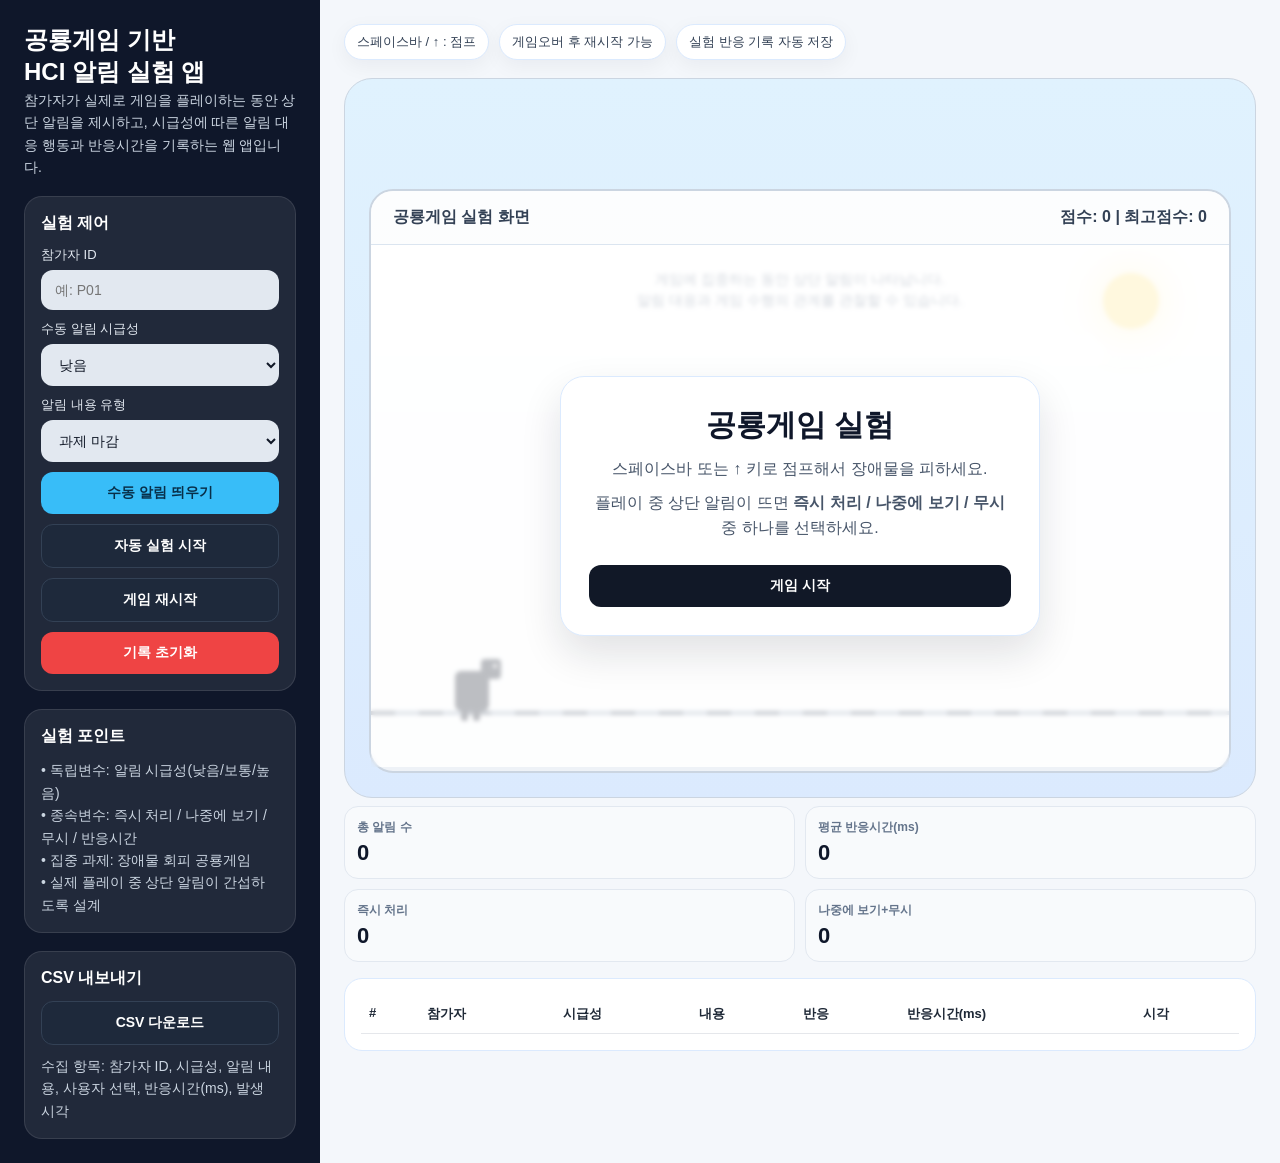
==== index.html @ 2944ef2f "feat: split HTML, CSS, and JS files" ====
<!DOCTYPE html>
<html lang="ko">
<head>
  <meta charset="UTF-8" />
  <meta name="viewport" content="width=device-width, initial-scale=1.0" />
  <title>HCI 알림 대응 행동 실험 - 실제 공룡게임 버전</title>
  <link rel="stylesheet" href="style.css" />
</head>
<body>
  <div class="app">
    <aside class="sidebar">
      <div>
        <h1>공룡게임 기반<br>HCI 알림 실험 앱</h1>
        <p>참가자가 실제로 게임을 플레이하는 동안 상단 알림을 제시하고, 시급성에 따른 알림 대응 행동과 반응시간을 기록하는 웹 앱입니다.</p>
      </div>

      <div class="panel">
        <h2>실험 제어</h2>
        <div class="control-group">
          <div>
            <label for="participantId">참가자 ID</label>
            <input id="participantId" type="text" placeholder="예: P01" />
          </div>
          <div>
            <label for="urgencySelect">수동 알림 시급성</label>
            <select id="urgencySelect">
              <option value="low">낮음</option>
              <option value="medium">보통</option>
              <option value="high">높음</option>
            </select>
          </div>
          <div>
            <label for="taskSelect">알림 내용 유형</label>
            <select id="taskSelect">
              <option value="과제 마감이 오늘 23:59입니다.">과제 마감</option>
              <option value="팀플 회의가 10분 뒤 시작됩니다.">팀플 회의</option>
              <option value="내일 시험 범위를 아직 확인하지 않았습니다.">시험 일정</option>
              <option value="친구와의 약속 장소가 변경되었습니다.">약속 변경</option>
            </select>
          </div>
          <button class="btn-primary" id="showManualBtn">수동 알림 띄우기</button>
          <button class="btn-secondary" id="startAutoBtn">자동 실험 시작</button>
          <button class="btn-secondary" id="restartGameBtn">게임 재시작</button>
          <button class="btn-danger" id="resetBtn">기록 초기화</button>
        </div>
      </div>

      <div class="panel">
        <h2>실험 포인트</h2>
        <p>• 독립변수: 알림 시급성(낮음/보통/높음)</p>
        <p>• 종속변수: 즉시 처리 / 나중에 보기 / 무시 / 반응시간</p>
        <p>• 집중 과제: 장애물 회피 공룡게임</p>
        <p>• 실제 플레이 중 상단 알림이 간섭하도록 설계</p>
      </div>

      <div class="panel">
        <h2>CSV 내보내기</h2>
        <button class="btn-secondary" id="downloadBtn">CSV 다운로드</button>
        <p style="margin-top:10px;">수집 항목: 참가자 ID, 시급성, 알림 내용, 사용자 선택, 반응시간(ms), 발생 시각</p>
      </div>
    </aside>

    <main class="main">
      <div class="topbar">
        <div class="badge-row">
          <div class="badge">스페이스바 / ↑ : 점프</div>
          <div class="badge">게임오버 후 재시작 가능</div>
          <div class="badge">실험 반응 기록 자동 저장</div>
        </div>
      </div>

      <section class="experiment-stage">
        <div class="notification-bar" id="notificationBar">
          <div class="notification-content">
            <h3 id="notificationTitle">알림</h3>
            <p id="notificationText">새로운 일정이 도착했습니다.</p>
          </div>
          <div class="notification-actions">
            <button class="action-btn action-now" data-response="즉시 처리">즉시 처리</button>
            <button class="action-btn action-later" data-response="나중에 보기">나중에 보기</button>
            <button class="action-btn action-ignore" data-response="무시">무시</button>
          </div>
        </div>

        <div class="game-shell">
          <div class="game-header">
            <span>공룡게임 실험 화면</span>
            <span>점수: <strong id="score">0</strong> | 최고점수: <strong id="bestScore">0</strong></span>
          </div>

          <div class="game-area" id="gameArea">
            <div class="sun"></div>
            <div class="cloud cloud1"></div>
            <div class="cloud cloud2"></div>
            <div class="cloud cloud3"></div>
            <div class="hint">게임에 집중하는 동안 상단 알림이 나타납니다.<br>알림 대응과 게임 수행의 관계를 관찰할 수 있습니다.</div>

            <div class="dino running" id="dino">
              <div class="dino-body"></div>
              <div class="dino-head"><div class="dino-eye"></div></div>
              <div class="dino-arm"></div>
              <div class="leg left"></div>
              <div class="leg right"></div>
            </div>

            <div class="ground"></div>

            <div class="game-overlay" id="gameOverlay">
              <div class="overlay-card">
                <h2>공룡게임 실험</h2>
                <p>스페이스바 또는 ↑ 키로 점프해서 장애물을 피하세요.</p>
                <p>플레이 중 상단 알림이 뜨면 <strong>즉시 처리 / 나중에 보기 / 무시</strong> 중 하나를 선택하세요.</p>
                <button id="startGameBtn">게임 시작</button>
              </div>
            </div>
          </div>
        </div>
      </section>

      <div class="summary">
        <div class="summary-card"><strong>총 알림 수</strong><span id="totalCount">0</span></div>
        <div class="summary-card"><strong>평균 반응시간(ms)</strong><span id="avgTime">0</span></div>
        <div class="summary-card"><strong>즉시 처리</strong><span id="nowCount">0</span></div>
        <div class="summary-card"><strong>나중에 보기+무시</strong><span id="laterIgnoreCount">0</span></div>
      </div>

      <div class="results">
        <table>
          <thead>
            <tr>
              <th>#</th>
              <th>참가자</th>
              <th>시급성</th>
              <th>내용</th>
              <th>반응</th>
              <th>반응시간(ms)</th>
              <th>시각</th>
            </tr>
          </thead>
          <tbody id="logTableBody"></tbody>
        </table>
      </div>
    </main>
  </div>

  <script src="script.js"></script>
</body>
</html>
---- style.css ----
* { box-sizing: border-box; }

body {
  margin: 0;
  font-family: "Pretendard", "Apple SD Gothic Neo", sans-serif;
  background: #f4f7fb;
  color: #1f2937;
}

.app {
  display: grid;
  grid-template-columns: 320px 1fr;
  min-height: 100vh;
}

.sidebar {
  background: #0f172a;
  color: white;
  padding: 24px;
  display: flex;
  flex-direction: column;
  gap: 18px;
}

.sidebar h1 {
  font-size: 24px;
  margin: 0;
  line-height: 1.35;
}

.sidebar p {
  margin: 0;
  line-height: 1.6;
  color: #cbd5e1;
  font-size: 14px;
}

.panel {
  background: rgba(255, 255, 255, 0.08);
  border: 1px solid rgba(255, 255, 255, 0.1);
  border-radius: 18px;
  padding: 16px;
}

.panel h2 {
  margin: 0 0 12px;
  font-size: 16px;
}

.control-group {
  display: flex;
  flex-direction: column;
  gap: 10px;
}

label {
  font-size: 13px;
  color: #e2e8f0;
  display: block;
  margin-bottom: 6px;
}

input,
select,
button {
  width: 100%;
  border-radius: 12px;
  border: none;
  padding: 12px 14px;
  font-size: 14px;
}

select,
input {
  background: #e2e8f0;
  color: #111827;
}

button {
  cursor: pointer;
  font-weight: 700;
  transition: transform 0.15s ease, opacity 0.15s ease;
}

button:hover { transform: translateY(-1px); }
button:active { transform: translateY(0); }

.btn-primary { background: #38bdf8; color: #082f49; }
.btn-secondary { background: #1e293b; border: 1px solid #334155; color: white; }
.btn-danger { background: #ef4444; color: white; }

.main {
  position: relative;
  padding: 24px;
  overflow: hidden;
}

.topbar {
  display: flex;
  justify-content: space-between;
  align-items: center;
  margin-bottom: 18px;
  gap: 16px;
  flex-wrap: wrap;
}

.badge-row {
  display: flex;
  gap: 10px;
  flex-wrap: wrap;
}

.badge {
  padding: 8px 12px;
  background: white;
  border: 1px solid #dbeafe;
  border-radius: 999px;
  font-size: 13px;
  color: #334155;
  box-shadow: 0 6px 20px rgba(15, 23, 42, 0.05);
}

.experiment-stage {
  position: relative;
  background: linear-gradient(180deg, #e0f2fe 0%, #dbeafe 100%);
  border-radius: 28px;
  min-height: 720px;
  padding: 24px;
  border: 1px solid #cbd5e1;
  overflow: hidden;
}

.notification-bar {
  position: absolute;
  left: 24px;
  right: 24px;
  top: 20px;
  border-radius: 18px;
  padding: 16px 20px;
  display: none;
  align-items: center;
  justify-content: space-between;
  gap: 16px;
  z-index: 30;
  box-shadow: 0 10px 30px rgba(15, 23, 42, 0.14);
  animation: slideDown 0.3s ease;
}

@keyframes slideDown {
  from { transform: translateY(-16px); opacity: 0; }
  to { transform: translateY(0); opacity: 1; }
}

.notification-bar.low {
  display: flex;
  background: #ffffff;
  border: 1px solid #cbd5e1;
  color: #1e293b;
}

.notification-bar.medium {
  display: flex;
  background: #fef3c7;
  border: 1px solid #f59e0b;
  color: #78350f;
}

.notification-bar.high {
  display: flex;
  background: #fee2e2;
  border: 2px solid #ef4444;
  color: #7f1d1d;
  animation: slideDown 0.3s ease, pulse 1s infinite;
}

@keyframes pulse {
  0% { box-shadow: 0 0 0 0 rgba(239, 68, 68, 0.32); }
  70% { box-shadow: 0 0 0 14px rgba(239, 68, 68, 0); }
  100% { box-shadow: 0 0 0 0 rgba(239, 68, 68, 0); }
}

.notification-content h3 {
  margin: 0 0 6px;
  font-size: 18px;
}

.notification-content p {
  margin: 0;
  font-size: 14px;
  line-height: 1.45;
}

.notification-actions {
  display: flex;
  gap: 10px;
  flex-shrink: 0;
  flex-wrap: wrap;
}

.action-btn {
  min-width: 110px;
  padding: 10px 14px;
  border-radius: 12px;
  border: none;
  font-weight: 700;
}

.action-now { background: #2563eb; color: white; }
.action-later { background: #f8fafc; color: #1e293b; border: 1px solid #cbd5e1; }
.action-ignore { background: #0f172a; color: white; }

.game-shell {
  position: absolute;
  inset: 110px 24px 24px 24px;
  background: linear-gradient(180deg, #f8fafc 0%, #eef2f7 100%);
  border: 2px solid #cbd5e1;
  border-radius: 24px;
  overflow: hidden;
}

.game-header {
  display: flex;
  justify-content: space-between;
  align-items: center;
  padding: 16px 22px;
  font-weight: 700;
  color: #334155;
  border-bottom: 1px solid #dbe5f0;
  background: rgba(255, 255, 255, 0.65);
  position: relative;
  z-index: 5;
}

.game-area {
  position: relative;
  height: calc(100% - 58px);
  background: linear-gradient(180deg, #fefefe 0%, #f8fafc 100%);
  overflow: hidden;
}

.sun {
  position: absolute;
  top: 28px;
  right: 70px;
  width: 56px;
  height: 56px;
  border-radius: 50%;
  background: #fde68a;
  box-shadow: 0 0 40px rgba(253, 230, 138, 0.7);
}

.cloud {
  position: absolute;
  top: 55px;
  width: 70px;
  height: 24px;
  background: white;
  border-radius: 20px;
  opacity: 0.95;
}

.cloud::before,
.cloud::after {
  content: "";
  position: absolute;
  background: white;
  border-radius: 50%;
}

.cloud::before {
  width: 30px;
  height: 30px;
  left: 8px;
  top: -14px;
}

.cloud::after {
  width: 26px;
  height: 26px;
  right: 10px;
  top: -10px;
}

.cloud1 { left: 58%; animation: cloudMove 24s linear infinite; }
.cloud2 { left: 78%; top: 95px; transform: scale(0.85); animation: cloudMove 34s linear infinite; }
.cloud3 { left: 35%; top: 80px; transform: scale(0.75); animation: cloudMove 29s linear infinite; }

@keyframes cloudMove {
  from { transform: translateX(0); }
  to { transform: translateX(-900px); }
}

.hint {
  position: absolute;
  top: 24px;
  left: 50%;
  transform: translateX(-50%);
  color: #64748b;
  font-size: 14px;
  text-align: center;
  line-height: 1.5;
  z-index: 2;
}

.ground {
  position: absolute;
  left: 0;
  right: 0;
  bottom: 52px;
  height: 4px;
  background: repeating-linear-gradient(
    90deg,
    #475569,
    #475569 24px,
    #94a3b8 24px,
    #94a3b8 48px
  );
  z-index: 2;
}

.dino {
  position: absolute;
  left: 84px;
  width: 46px;
  height: 52px;
  z-index: 8;
}

.dino-body {
  position: absolute;
  left: 0;
  bottom: 0;
  width: 34px;
  height: 40px;
  background: #111827;
  border-radius: 6px;
}

.dino-head {
  position: absolute;
  right: 0;
  top: 0;
  width: 20px;
  height: 20px;
  background: #111827;
  border-radius: 4px;
}

.dino-eye {
  position: absolute;
  right: 4px;
  top: 5px;
  width: 4px;
  height: 4px;
  border-radius: 50%;
  background: white;
}

.dino-arm {
  position: absolute;
  left: 22px;
  top: 16px;
  width: 10px;
  height: 5px;
  background: #111827;
  border-radius: 4px;
}

.leg {
  position: absolute;
  bottom: -10px;
  width: 7px;
  height: 14px;
  background: #111827;
  border-radius: 4px;
  transform-origin: top center;
}

.leg.left { left: 6px; }
.leg.right { left: 18px; }

.dino.running .leg.left { animation: legRun 0.16s infinite alternate; }
.dino.running .leg.right { animation: legRun 0.16s infinite alternate-reverse; }

.dino.jumping .leg.left,
.dino.jumping .leg.right {
  animation: none;
  transform: rotate(0deg);
}

@keyframes legRun {
  from { transform: rotate(-18deg); }
  to { transform: rotate(18deg); }
}

.obstacle {
  position: absolute;
  bottom: 56px;
  z-index: 7;
}

.cactus {
  width: 24px;
  height: 50px;
  background: #16a34a;
  border-radius: 6px;
  position: relative;
}

.cactus.small { width: 20px; height: 40px; }
.cactus.large { width: 28px; height: 58px; }

.cactus::before,
.cactus::after {
  content: "";
  position: absolute;
  background: #16a34a;
  border-radius: 6px;
}

.cactus::before {
  width: 10px;
  height: 20px;
  left: -8px;
  top: 16px;
}

.cactus::after {
  width: 10px;
  height: 18px;
  right: -8px;
  top: 8px;
}

.bird {
  width: 34px;
  height: 18px;
  position: relative;
}

.bird::before,
.bird::after {
  content: "";
  position: absolute;
  width: 16px;
  height: 8px;
  border-top: 3px solid #334155;
  border-radius: 50%;
  top: 5px;
}

.bird::before { left: 0; transform: rotate(-10deg); }
.bird::after { right: 0; transform: rotate(10deg); }

.bird.flap::before { animation: flapLeft 0.18s infinite alternate; }
.bird.flap::after { animation: flapRight 0.18s infinite alternate; }

@keyframes flapLeft {
  from { transform: rotate(-22deg) translateY(2px); }
  to { transform: rotate(10deg) translateY(-2px); }
}

@keyframes flapRight {
  from { transform: rotate(22deg) translateY(2px); }
  to { transform: rotate(-10deg) translateY(-2px); }
}

.game-overlay {
  position: absolute;
  inset: 0;
  display: flex;
  align-items: center;
  justify-content: center;
  background: rgba(255, 255, 255, 0.72);
  backdrop-filter: blur(2px);
  z-index: 20;
  text-align: center;
  padding: 24px;
}

.overlay-card {
  background: white;
  border: 1px solid #dbeafe;
  border-radius: 24px;
  padding: 28px;
  max-width: 480px;
  box-shadow: 0 18px 40px rgba(15, 23, 42, 0.12);
}

.overlay-card h2 {
  margin: 0 0 10px;
  font-size: 30px;
  color: #0f172a;
}

.overlay-card p {
  margin: 8px 0;
  color: #475569;
  line-height: 1.6;
}

.overlay-card button {
  margin-top: 16px;
  background: #111827;
  color: white;
}

.results {
  margin-top: 16px;
  background: white;
  border-radius: 18px;
  border: 1px solid #dbeafe;
  padding: 16px;
  max-height: 250px;
  overflow: auto;
}

table {
  width: 100%;
  border-collapse: collapse;
  font-size: 13px;
}

th,
td {
  text-align: left;
  padding: 10px 8px;
  border-bottom: 1px solid #e5e7eb;
  vertical-align: top;
}

th {
  position: sticky;
  top: 0;
  background: white;
  z-index: 1;
}

.summary {
  display: grid;
  grid-template-columns: repeat(2, 1fr);
  gap: 10px;
  margin-top: 8px;
}

.summary-card {
  background: #f8fafc;
  border: 1px solid #e2e8f0;
  border-radius: 14px;
  padding: 12px;
}

.summary-card strong {
  display: block;
  font-size: 12px;
  color: #64748b;
  margin-bottom: 4px;
}

.summary-card span {
  font-size: 22px;
  font-weight: 800;
  color: #0f172a;
}

@media (max-width: 1100px) {
  .app { grid-template-columns: 1fr; }
  .sidebar { order: 2; }
  .main { order: 1; }
  .notification-bar {
    flex-direction: column;
    align-items: stretch;
  }
  .action-btn { flex: 1; min-width: 0; }
}
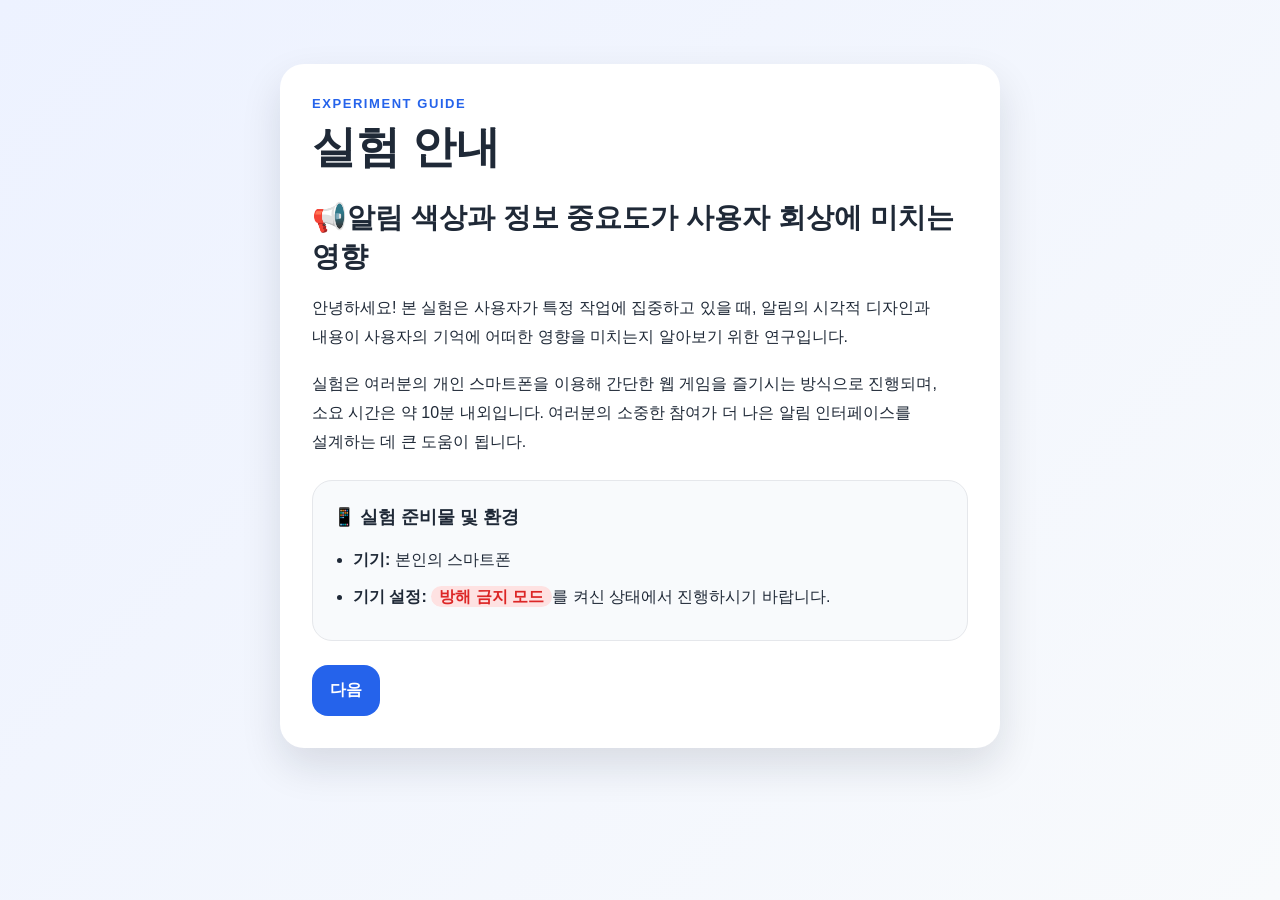
==== commit f4943ba4: "Commit" ====
--- a/index.html
+++ b/index.html
@@ -1,148 +1,352 @@
 <!DOCTYPE html>
 <html lang="ko">
+
 <head>
   <meta charset="UTF-8" />
   <meta name="viewport" content="width=device-width, initial-scale=1.0" />
-  <title>HCI 알림 대응 행동 실험 - 실제 공룡게임 버전</title>
+
+  <title>알림 색상과 중요도 회상 실험</title>
+
+  <!-- CSS 연결 -->
   <link rel="stylesheet" href="style.css" />
 </head>
+
 <body>
-  <div class="app">
-    <aside class="sidebar">
-      <div>
-        <h1>공룡게임 기반<br>HCI 알림 실험 앱</h1>
-        <p>참가자가 실제로 게임을 플레이하는 동안 상단 알림을 제시하고, 시급성에 따른 알림 대응 행동과 반응시간을 기록하는 웹 앱입니다.</p>
-      </div>
-
-      <div class="panel">
-        <h2>실험 제어</h2>
-        <div class="control-group">
+  <!-- 전체 앱 컨테이너 -->
+  <main class="app">
+
+    <!-- 사전 실험 안내 화면 -->
+    <section id="guideScreen" class="screen active">
+      <div class="card guide-card">
+
+        <!-- 안내 1페이지 -->
+        <div class="guide-page active" id="guidePage1">
+          <p class="eyebrow">Experiment Guide</p>
+
+          <h1>실험 안내</h1>
+
+          <div class="guide-notice">
+            <h2>📢알림 색상과 정보 중요도가 사용자 회상에 미치는 영향</h2>
+
+            <p>
+              안녕하세요! 본 실험은 사용자가 특정 작업에 집중하고 있을 때,
+              알림의 시각적 디자인과 내용이 사용자의 기억에 어떠한 영향을 미치는지
+              알아보기 위한 연구입니다.
+            </p>
+
+            <p>
+              실험은 여러분의 개인 스마트폰을 이용해 간단한 웹 게임을 즐기시는 방식으로
+              진행되며, 소요 시간은 약 10분 내외입니다.
+              여러분의 소중한 참여가 더 나은 알림 인터페이스를 설계하는 데 큰 도움이 됩니다.
+            </p>
+
+            <div class="guide-box">
+              <h3>📱 실험 준비물 및 환경</h3>
+
+              <ul>
+                <li><strong>기기:</strong> 본인의 스마트폰</li>
+                <li>
+                  <strong>기기 설정:</strong>
+                  <span class="dnd-text">방해 금지 모드</span>를 켜신 상태에서 진행하시기 바랍니다.
+                </li>
+              </ul>
+            </div>
+          </div>
+
+          <button type="button" class="primary-btn guide-next-btn" data-next="2">
+            다음
+          </button>
+        </div>
+
+        <!-- 안내 2페이지 -->
+        <div class="guide-page" id="guidePage2">
+          <p class="eyebrow">Experiment Procedure</p>
+
+          <h1>실험 진행 절차</h1>
+
+          <div class="guide-notice">
+            <div class="guide-box">
+              <h3>📋 과업 수행 및 알림 확인</h3>
+
+              <p>
+                개인 스마트폰으로 지정된 사이트에 접속한 후,
+                5분 동안 <strong>2048 게임</strong>을 진행하게 됩니다.
+              </p>
+
+              <h3>기본 조작 및 규칙</h3>
+
+              <ul>
+                <li>
+                  <strong>조작 방법:</strong>
+                  화면을 스와이프하여 모든 타일을 한 방향으로 밀어낼 수 있습니다.
+                </li>
+
+                <li>
+                  <strong>타일 합치기:</strong>
+                  이동하는 도중 같은 숫자가 부딪히면 하나의 타일로 합쳐집니다.
+                </li>
+
+                <li>
+                  <strong>새로운 타일 생성:</strong>
+                  화면을 스와이프할 때마다 빈 공간에 ‘2’ 또는 ‘4’ 타일이 무작위로 새로 나타납니다.
+                </li>
+
+                <li>
+                  최대한 큰 숫자를 만드는 것이 목표입니다.
+                </li>
+
+                <li>
+                  비어있는 타일이 없고, 더 이상 움직일 수 없는 경우
+                  게임 리셋 버튼을 클릭하십시오.
+                </li>
+              </ul>
+            </div>
+
+            <div class="guide-box">
+              <h3>🔔 실험용 알림 안내</h3>
+
+              <p>
+                게임을 플레이하는 동안 화면에 랜덤 간격으로
+                알림이 제시됩니다.
+              </p>
+
+              <p>
+                알림에는 <strong>빨강, 초록, 파랑 테두리 포인트</strong>가 적용됩니다.
+              </p>
+
+              <p>
+                각 알림은 5초 동안 띄워진 후 자동으로 사라집니다.
+                게임을 진행하면서 등장하는 알림의 내용 및 색상을 확인하고
+                최대한 기억해 주세요.
+              </p>
+
+              <p class="guide-warning-text">
+                ※ 참고: 스마트폰 기기 자체의 실제 푸시 알림이 아니라,
+                웹 페이지 화면 내에 나타나는 실험용 가상 알림입니다.
+              </p>
+            </div>
+
+            <div class="guide-box">
+              <h3>📝 사후 설문 조사</h3>
+
+              <p>
+                게임이 종료된 후, 방금 본 알림 내용과 색상에 대한
+                회상 여부를 확인하는 사후 설문이 진행됩니다.
+              </p>
+
+              <p>
+                기억나는 알림의 내용, 각 알림 디자인에 대한 주관적 인식 등을 묻는 문항에
+                솔직하게 답변해 주세요.
+              </p>
+            </div>
+          </div>
+
+          <div class="guide-button-row">
+            <button type="button" class="secondary-btn guide-prev-btn" data-prev="1">
+              이전
+            </button>
+
+            <button type="button" class="primary-btn guide-next-btn" data-next="3">
+              다음
+            </button>
+          </div>
+        </div>
+
+        <!-- 안내 3페이지 -->
+        <div class="guide-page" id="guidePage3">
+          <p class="eyebrow">Participant Notice</p>
+
+          <h1>참가자 주의사항</h1>
+
+          <div class="guide-notice">
+            <div class="guide-box">
+              <h3>⚠️ 참가자 주의사항</h3>
+
+              <ul>
+                <li>
+                  <strong>자연스러운 참여:</strong>
+                  게임에 집중하여 과업을 수행해 주세요.
+                  게임 중 화면 상단에 실험용 알림이 나타날 수 있으며,
+                  평소 스마트폰을 사용할 때처럼 자연스럽게 확인해 주세요.
+                </li>
+
+                <li>
+                  <strong>캡처 및 메모 금지:</strong>
+                  본 실험은 과업 수행 중 제시되는 색상별 알림 경험과 회상을
+                  알아보기 위한 연구입니다.
+                  실험 중 캡처하거나 메모하지 말고 자연스럽게 참여해 주세요.
+                </li>
+
+                <li>
+                  <strong>중도 이탈 방지:</strong>
+                  실험이 시작되면 설문 조사가 완전히 끝날 때까지
+                  웹 브라우저를 닫거나 다른 앱으로 전환하지 말아주세요.
+                </li>
+              </ul>
+            </div>
+
+            <div class="guide-final-box">
+              <p>
+                실험에 참여해 주셔서 진심으로 감사합니다.
+                준비가 완료되셨다면, 아래의 체크박스를 누른 후
+                참가자 정보 입력 화면으로 넘어가 주시면 되겠습니다.
+              </p>
+
+              <label class="guide-check-label">
+                <input type="checkbox" id="guideAgreeCheck" />
+                위 안내사항을 모두 확인했으며, 실험 참여 준비가 완료되었습니다.
+              </label>
+            </div>
+          </div>
+
+          <div class="guide-button-row">
+            <button type="button" class="secondary-btn guide-prev-btn" data-prev="2">
+              이전
+            </button>
+
+            <button id="guideConfirmBtn" type="button" class="primary-btn" disabled>
+              참가자 정보 입력하기
+            </button>
+          </div>
+        </div>
+
+      </div>
+    </section>
+
+    <!-- 시작 화면: 참가자 기본 정보 입력 -->
+    <section id="startScreen" class="screen">
+      <div class="card intro-card">
+        <p class="eyebrow">HCI Recall Experiment</p>
+        <h1>알림 색상과 정보 중요도가<br />사용자 회상에 미치는 영향</h1>
+
+        <p class="description">
+          아래의 참가자 기본 정보를 입력한 뒤 실험을 시작해 주세요.
+          입력된 정보는 실험 결과 분석을 위한 용도로만 사용됩니다.
+        </p>
+
+        <!-- 참가자 기본 정보 입력 -->
+        <form id="participantForm" class="form">
+          <label>
+            참가자 ID
+            <input type="text" id="participantId" placeholder="예: 김재현" required />
+          </label>
+
+          <label>
+            나이
+            <input type="number" id="age" min="18" max="80" placeholder="예: 20" required />
+          </label>
+
+          <label>
+            성별
+            <select id="gender" required>
+              <option value="">선택</option>
+              <option value="남성">남성</option>
+              <option value="여성">여성</option>
+            </select>
+          </label>
+
+          <button type="submit" class="primary-btn">실험 시작하기</button>
+        </form>
+      </div>
+    </section>
+
+    <!-- 실험 화면 -->
+    <section id="experimentScreen" class="screen">
+      <header class="experiment-header">
+        <div>
+          <p class="eyebrow">Main Task</p>
+          <h2>2048 게임 수행</h2>
+        </div>
+
+        <div class="status-panel">
           <div>
-            <label for="participantId">참가자 ID</label>
-            <input id="participantId" type="text" placeholder="예: P01" />
-          </div>
+            <span>남은 시간</span>
+            <strong id="timer">05:00</strong>
+          </div>
+
           <div>
-            <label for="urgencySelect">수동 알림 시급성</label>
-            <select id="urgencySelect">
-              <option value="low">낮음</option>
-              <option value="medium">보통</option>
-              <option value="high">높음</option>
-            </select>
-          </div>
-          <div>
-            <label for="taskSelect">알림 내용 유형</label>
-            <select id="taskSelect">
-              <option value="과제 마감이 오늘 23:59입니다.">과제 마감</option>
-              <option value="팀플 회의가 10분 뒤 시작됩니다.">팀플 회의</option>
-              <option value="내일 시험 범위를 아직 확인하지 않았습니다.">시험 일정</option>
-              <option value="친구와의 약속 장소가 변경되었습니다.">약속 변경</option>
-            </select>
-          </div>
-          <button class="btn-primary" id="showManualBtn">수동 알림 띄우기</button>
-          <button class="btn-secondary" id="startAutoBtn">자동 실험 시작</button>
-          <button class="btn-secondary" id="restartGameBtn">게임 재시작</button>
-          <button class="btn-danger" id="resetBtn">기록 초기화</button>
-        </div>
-      </div>
-
-      <div class="panel">
-        <h2>실험 포인트</h2>
-        <p>• 독립변수: 알림 시급성(낮음/보통/높음)</p>
-        <p>• 종속변수: 즉시 처리 / 나중에 보기 / 무시 / 반응시간</p>
-        <p>• 집중 과제: 장애물 회피 공룡게임</p>
-        <p>• 실제 플레이 중 상단 알림이 간섭하도록 설계</p>
-      </div>
-
-      <div class="panel">
-        <h2>CSV 내보내기</h2>
-        <button class="btn-secondary" id="downloadBtn">CSV 다운로드</button>
-        <p style="margin-top:10px;">수집 항목: 참가자 ID, 시급성, 알림 내용, 사용자 선택, 반응시간(ms), 발생 시각</p>
-      </div>
-    </aside>
-
-    <main class="main">
-      <div class="topbar">
-        <div class="badge-row">
-          <div class="badge">스페이스바 / ↑ : 점프</div>
-          <div class="badge">게임오버 후 재시작 가능</div>
-          <div class="badge">실험 반응 기록 자동 저장</div>
-        </div>
-      </div>
-
-      <section class="experiment-stage">
-        <div class="notification-bar" id="notificationBar">
-          <div class="notification-content">
-            <h3 id="notificationTitle">알림</h3>
-            <p id="notificationText">새로운 일정이 도착했습니다.</p>
-          </div>
-          <div class="notification-actions">
-            <button class="action-btn action-now" data-response="즉시 처리">즉시 처리</button>
-            <button class="action-btn action-later" data-response="나중에 보기">나중에 보기</button>
-            <button class="action-btn action-ignore" data-response="무시">무시</button>
-          </div>
-        </div>
-
-        <div class="game-shell">
-          <div class="game-header">
-            <span>공룡게임 실험 화면</span>
-            <span>점수: <strong id="score">0</strong> | 최고점수: <strong id="bestScore">0</strong></span>
-          </div>
-
-          <div class="game-area" id="gameArea">
-            <div class="sun"></div>
-            <div class="cloud cloud1"></div>
-            <div class="cloud cloud2"></div>
-            <div class="cloud cloud3"></div>
-            <div class="hint">게임에 집중하는 동안 상단 알림이 나타납니다.<br>알림 대응과 게임 수행의 관계를 관찰할 수 있습니다.</div>
-
-            <div class="dino running" id="dino">
-              <div class="dino-body"></div>
-              <div class="dino-head"><div class="dino-eye"></div></div>
-              <div class="dino-arm"></div>
-              <div class="leg left"></div>
-              <div class="leg right"></div>
-            </div>
-
-            <div class="ground"></div>
-
-            <div class="game-overlay" id="gameOverlay">
-              <div class="overlay-card">
-                <h2>공룡게임 실험</h2>
-                <p>스페이스바 또는 ↑ 키로 점프해서 장애물을 피하세요.</p>
-                <p>플레이 중 상단 알림이 뜨면 <strong>즉시 처리 / 나중에 보기 / 무시</strong> 중 하나를 선택하세요.</p>
-                <button id="startGameBtn">게임 시작</button>
-              </div>
-            </div>
-          </div>
+            <span>점수</span>
+            <strong id="score">0</strong>
+          </div>
+        </div>
+      </header>
+
+      <!-- 게임 영역 -->
+      <section class="game-layout">
+        <div class="game-card">
+          <div id="board" class="board"></div>
+
+          <button id="reshuffleBtn" class="reshuffle-btn hidden" type="button">
+            더 이상 이동할 수 없어요 — 새 보드로 계속하기
+          </button>
+
+          <p class="game-guide">
+            2048 보드 위에서 손가락으로 스와이프하여 이동하세요.
+          </p>
         </div>
       </section>
 
-      <div class="summary">
-        <div class="summary-card"><strong>총 알림 수</strong><span id="totalCount">0</span></div>
-        <div class="summary-card"><strong>평균 반응시간(ms)</strong><span id="avgTime">0</span></div>
-        <div class="summary-card"><strong>즉시 처리</strong><span id="nowCount">0</span></div>
-        <div class="summary-card"><strong>나중에 보기+무시</strong><span id="laterIgnoreCount">0</span></div>
-      </div>
-
-      <div class="results">
-        <table>
-          <thead>
-            <tr>
-              <th>#</th>
-              <th>참가자</th>
-              <th>시급성</th>
-              <th>내용</th>
-              <th>반응</th>
-              <th>반응시간(ms)</th>
-              <th>시각</th>
-            </tr>
-          </thead>
-          <tbody id="logTableBody"></tbody>
-        </table>
-      </div>
-    </main>
-  </div>
-
-  <script src="script.js"></script>
+      <!-- 웹 앱 내부 알림 -->
+      <!-- 실제 스마트폰 푸시 알림처럼 보이는 알림 -->
+      <div id="notificationToast" class="notification-toast hidden">
+        <div class="toast-icon">
+          <span>알</span>
+        </div>
+
+        <div class="toast-content">
+          <div class="toast-top">
+            <p class="toast-app-name">학교 알림</p>
+            <span class="toast-time">지금</span>
+          </div>
+
+          <!-- 중요도는 실험 데이터에는 저장하지만 화면에는 보이지 않게 유지 -->
+          <p id="toastImportance" class="toast-importance"></p>
+
+          <p id="toastMessage" class="toast-message"></p>
+        </div>
+      </div>
+    </section>
+
+    <!-- 회상 설문 화면 -->
+    <section id="surveyScreen" class="screen">
+      <div class="card survey-card">
+        <p class="eyebrow">Post Recall Survey</p>
+        <h2>사후 회상 설문</h2>
+
+        <p class="description">
+          방금 게임 중 나타났던 알림을 얼마나 기억하는지 응답해 주세요.
+          정확한 문장이 아니어도 기억나는 내용을 자유롭게 적으면 됩니다.
+        </p>
+
+        <form id="recallForm" class="survey-form">
+          <div id="surveyList"></div>
+
+          <button type="submit" class="primary-btn">결과 저장하기</button>
+        </form>
+      </div>
+    </section>
+
+    <!-- 결과 화면 -->
+    <section id="resultScreen" class="screen">
+      <div class="card result-card">
+        <p class="eyebrow">Experiment Complete</p>
+        <h2>실험이 종료되었습니다.</h2>
+
+        <p class="description">
+          아래 버튼을 눌러 실험 데이터를 CSV 파일로 저장할 수 있습니다.
+          CSV에는 알림 색상, 중요도, 실제 알림 내용, 회상 응답, 인지 부하 평가 등이 포함됩니다.
+        </p>
+
+        <div id="summaryBox" class="summary-box"></div>
+        <button id="downloadCsvBtn" class="primary-btn">CSV 다운로드</button>
+        <button id="restartBtn" class="secondary-btn">처음으로 돌아가기</button>
+      </div>
+    </section>
+  </main>
+
+  <!-- JS 연결 -->
+
+  <script src="app.js"></script>
 </body>
-</html>
+
+</html>
--- a/style.css
+++ b/style.css
@@ -1,575 +1,1079 @@
-* { box-sizing: border-box; }
+/* ==============================
+   기본 변수 설정
+   ============================== */
+:root {
+  --bg: #f4f6fb;
+  --card: #ffffff;
+  --text: #1f2937;
+  --muted: #6b7280;
+  --border: #e5e7eb;
+
+  --primary: #2563eb;
+  --primary-dark: #1d4ed8;
+
+  --red: #ef4444;
+  --green: #22c55e;
+  --blue: #3b82f6;
+
+  --shadow: 0 18px 40px rgba(15, 23, 42, 0.12);
+  --radius: 24px;
+}
+
+/* ==============================
+   전체 기본 설정
+   ============================== */
+* {
+  box-sizing: border-box;
+}
+
+html,
+body {
+  width: 100%;
+  min-height: 100%;
+  overflow-x: hidden;
+}
 
 body {
   margin: 0;
-  font-family: "Pretendard", "Apple SD Gothic Neo", sans-serif;
-  background: #f4f7fb;
-  color: #1f2937;
-}
-
+  font-family: "Pretendard", "Apple SD Gothic Neo", Arial, sans-serif;
+  background: linear-gradient(135deg, #edf2ff, #f8fafc);
+  color: var(--text);
+}
+
+/* ==============================
+   실험 중 화면 스크롤 고정
+   ============================== */
+body.lock-scroll {
+  overflow: hidden;
+  height: 100vh;
+  position: fixed;
+  width: 100%;
+}
+
+/* ==============================
+   전체 앱 / 화면 전환
+   ============================== */
 .app {
+  min-height: 100vh;
+}
+
+.screen {
+  display: none;
+  min-height: 100vh;
+  padding: 24px;
+}
+
+.screen.active {
+  display: block;
+}
+
+/* 실험 화면은 상단 알림 영역을 피하기 위해 여백 확보 */
+#experimentScreen {
+  padding-top: 110px;
+}
+
+/* ==============================
+   공통 카드 스타일
+   ============================== */
+.card {
+  width: min(720px, 100%);
+  margin: 0 auto;
+  background: var(--card);
+  border-radius: var(--radius);
+  box-shadow: var(--shadow);
+  padding: 32px;
+}
+
+.intro-card,
+.result-card,
+.survey-card,
+.guide-card {
+  margin-top: 40px;
+}
+
+.eyebrow {
+  margin: 0 0 8px;
+  font-size: 13px;
+  font-weight: 800;
+  letter-spacing: 0.12em;
+  text-transform: uppercase;
+  color: var(--primary);
+}
+
+h1,
+h2 {
+  margin: 0;
+  line-height: 1.25;
+  word-break: keep-all;
+}
+
+h1 {
+  font-size: clamp(28px, 6vw, 44px);
+}
+
+h2 {
+  font-size: clamp(24px, 5vw, 34px);
+}
+
+.description {
+  margin: 18px 0 28px;
+  color: var(--muted);
+  line-height: 1.7;
+  word-break: keep-all;
+  overflow-wrap: break-word;
+}
+
+/* ==============================
+   폼 스타일
+   ============================== */
+.form,
+.survey-form {
   display: grid;
-  grid-template-columns: 320px 1fr;
-  min-height: 100vh;
-}
-
-.sidebar {
-  background: #0f172a;
-  color: white;
-  padding: 24px;
-  display: flex;
-  flex-direction: column;
-  gap: 18px;
-}
-
-.sidebar h1 {
-  font-size: 24px;
-  margin: 0;
-  line-height: 1.35;
-}
-
-.sidebar p {
-  margin: 0;
-  line-height: 1.6;
-  color: #cbd5e1;
-  font-size: 14px;
-}
-
-.panel {
-  background: rgba(255, 255, 255, 0.08);
-  border: 1px solid rgba(255, 255, 255, 0.1);
-  border-radius: 18px;
-  padding: 16px;
-}
-
-.panel h2 {
-  margin: 0 0 12px;
-  font-size: 16px;
-}
-
-.control-group {
-  display: flex;
-  flex-direction: column;
-  gap: 10px;
+  gap: 16px;
 }
 
 label {
-  font-size: 13px;
-  color: #e2e8f0;
-  display: block;
-  margin-bottom: 6px;
+  display: grid;
+  gap: 8px;
+  font-weight: 700;
 }
 
 input,
 select,
-button {
+textarea {
   width: 100%;
-  border-radius: 12px;
-  border: none;
-  padding: 12px 14px;
-  font-size: 14px;
-}
-
-select,
-input {
-  background: #e2e8f0;
+  border: 1px solid var(--border);
+  border-radius: 14px;
+  padding: 13px 14px;
+  font: inherit;
+  outline: none;
+  background: #fff;
+}
+
+textarea {
+  min-height: 80px;
+  resize: vertical;
+}
+
+input:focus,
+select:focus,
+textarea:focus {
+  border-color: var(--primary);
+  box-shadow: 0 0 0 4px rgba(37, 99, 235, 0.12);
+}
+
+/* ==============================
+   버튼
+   ============================== */
+.primary-btn,
+.secondary-btn {
+  border: 0;
+  border-radius: 16px;
+  padding: 15px 18px;
+  font-size: 16px;
+  font-weight: 800;
+  cursor: pointer;
+  transition: 0.2s ease;
+}
+
+.primary-btn {
+  background: var(--primary);
+  color: #fff;
+}
+
+.primary-btn:hover {
+  background: var(--primary-dark);
+  transform: translateY(-2px);
+}
+
+.secondary-btn {
+  margin-top: 12px;
+  background: #e5e7eb;
   color: #111827;
 }
 
-button {
-  cursor: pointer;
+.secondary-btn:hover {
+  background: #d1d5db;
+}
+
+.primary-btn:disabled {
+  background: #cbd5e1;
+  color: #64748b;
+  cursor: not-allowed;
+  transform: none;
+}
+
+.primary-btn:disabled:hover {
+  background: #cbd5e1;
+  transform: none;
+}
+
+/* ==============================
+   사전 실험 안내 화면
+   ============================== */
+.guide-page {
+  display: none;
+}
+
+.guide-page.active {
+  display: block;
+}
+
+.guide-notice {
+  margin-top: 24px;
+  line-height: 1.8;
+}
+
+.guide-notice h2 {
+  margin: 0 0 18px;
+  font-size: clamp(20px, 4vw, 28px);
+  line-height: 1.4;
+  word-break: keep-all;
+  overflow-wrap: break-word;
+}
+
+.guide-notice p {
+  color: var(--text);
+  font-size: 16px;
+  margin: 0 0 18px;
+  word-break: keep-all;
+  overflow-wrap: break-word;
+}
+
+.guide-box {
+  margin: 24px 0;
+  padding: 20px;
+  border-radius: 20px;
+  background: #f8fafc;
+  border: 1px solid var(--border);
+}
+
+.guide-box h3 {
+  margin: 0 0 12px;
+  font-size: 18px;
+  word-break: keep-all;
+}
+
+.guide-box ul {
+  margin: 0;
+  padding-left: 20px;
+}
+
+.guide-box li {
+  margin-bottom: 10px;
+  color: var(--text);
+  line-height: 1.7;
+  word-break: keep-all;
+  overflow-wrap: break-word;
+}
+
+.guide-warning-text {
+  padding: 14px 16px;
+  border-radius: 14px;
+  background: #fff7ed;
+  border: 1px solid #fed7aa;
+  color: #9a3412 !important;
   font-weight: 700;
-  transition: transform 0.15s ease, opacity 0.15s ease;
-}
-
-button:hover { transform: translateY(-1px); }
-button:active { transform: translateY(0); }
-
-.btn-primary { background: #38bdf8; color: #082f49; }
-.btn-secondary { background: #1e293b; border: 1px solid #334155; color: white; }
-.btn-danger { background: #ef4444; color: white; }
-
-.main {
-  position: relative;
-  padding: 24px;
-  overflow: hidden;
-}
-
-.topbar {
-  display: flex;
-  justify-content: space-between;
-  align-items: center;
+}
+
+.guide-final-box {
+  margin: 24px 0;
+  padding: 22px;
+  border-radius: 20px;
+  background: #eff6ff;
+  border: 1px solid #bfdbfe;
+}
+
+.guide-final-box p {
   margin-bottom: 18px;
-  gap: 16px;
-  flex-wrap: wrap;
-}
-
-.badge-row {
-  display: flex;
+  font-weight: 700;
+  color: #1e3a8a;
+}
+
+.guide-check-label {
+  display: flex;
+  align-items: flex-start;
   gap: 10px;
-  flex-wrap: wrap;
-}
-
-.badge {
-  padding: 8px 12px;
-  background: white;
-  border: 1px solid #dbeafe;
-  border-radius: 999px;
-  font-size: 13px;
-  color: #334155;
-  box-shadow: 0 6px 20px rgba(15, 23, 42, 0.05);
-}
-
-.experiment-stage {
-  position: relative;
-  background: linear-gradient(180deg, #e0f2fe 0%, #dbeafe 100%);
-  border-radius: 28px;
-  min-height: 720px;
-  padding: 24px;
-  border: 1px solid #cbd5e1;
-  overflow: hidden;
-}
-
-.notification-bar {
-  position: absolute;
-  left: 24px;
-  right: 24px;
-  top: 20px;
-  border-radius: 18px;
-  padding: 16px 20px;
-  display: none;
+  font-weight: 800;
+  line-height: 1.6;
+  color: var(--text);
+}
+
+.guide-check-label input {
+  width: 18px;
+  height: 18px;
+  margin-top: 4px;
+  flex: 0 0 auto;
+}
+
+.guide-button-row {
+  display: flex;
+  gap: 12px;
+  margin-top: 24px;
+}
+
+.guide-button-row .primary-btn,
+.guide-button-row .secondary-btn {
+  flex: 1;
+}
+
+/* ==============================
+   실험 화면 상단
+   ============================== */
+.experiment-header {
+  width: min(900px, 100%);
+  margin: 0 auto 20px;
+  display: flex;
   align-items: center;
   justify-content: space-between;
   gap: 16px;
-  z-index: 30;
-  box-shadow: 0 10px 30px rgba(15, 23, 42, 0.14);
-  animation: slideDown 0.3s ease;
-}
-
-@keyframes slideDown {
-  from { transform: translateY(-16px); opacity: 0; }
-  to { transform: translateY(0); opacity: 1; }
-}
-
-.notification-bar.low {
-  display: flex;
+}
+
+.status-panel {
+  display: flex;
+  gap: 10px;
+}
+
+.status-panel div {
+  min-width: 100px;
+  background: #fff;
+  border-radius: 18px;
+  box-shadow: 0 8px 20px rgba(15, 23, 42, 0.08);
+  padding: 12px 16px;
+  text-align: center;
+}
+
+.status-panel span {
+  display: block;
+  color: var(--muted);
+  font-size: 13px;
+  margin-bottom: 4px;
+}
+
+.status-panel strong {
+  font-size: 22px;
+}
+
+/* ==============================
+   2048 게임 영역
+   ============================== */
+.game-layout {
+  width: min(900px, 100%);
+  margin: 0 auto;
+  display: flex;
+  justify-content: center;
+}
+
+.game-card {
+  width: min(420px, 100%);
   background: #ffffff;
-  border: 1px solid #cbd5e1;
-  color: #1e293b;
-}
-
-.notification-bar.medium {
-  display: flex;
-  background: #fef3c7;
-  border: 1px solid #f59e0b;
-  color: #78350f;
-}
-
-.notification-bar.high {
-  display: flex;
-  background: #fee2e2;
-  border: 2px solid #ef4444;
-  color: #7f1d1d;
-  animation: slideDown 0.3s ease, pulse 1s infinite;
-}
-
-@keyframes pulse {
-  0% { box-shadow: 0 0 0 0 rgba(239, 68, 68, 0.32); }
-  70% { box-shadow: 0 0 0 14px rgba(239, 68, 68, 0); }
-  100% { box-shadow: 0 0 0 0 rgba(239, 68, 68, 0); }
-}
-
-.notification-content h3 {
-  margin: 0 0 6px;
-  font-size: 18px;
-}
-
-.notification-content p {
-  margin: 0;
+  border-radius: var(--radius);
+  box-shadow: var(--shadow);
+  padding: 20px;
+}
+
+.board {
+  width: 100%;
+  aspect-ratio: 1 / 1;
+  background: #bbada0;
+  border-radius: 18px;
+  padding: 10px;
+
+  display: grid;
+  grid-template-columns: repeat(4, 1fr);
+  grid-template-rows: repeat(4, 1fr);
+  gap: 10px;
+
+  overflow: hidden;
+  touch-action: none;
+  overscroll-behavior: contain;
+}
+
+.tile {
+  width: 100%;
+  height: 100%;
+  min-width: 0;
+  min-height: 0;
+
+  border-radius: 14px;
+  background: #cdc1b4;
+
+  display: flex;
+  align-items: center;
+  justify-content: center;
+
+  font-size: clamp(22px, 7vw, 42px);
+  font-weight: 900;
+  color: #776e65;
+
+  transition: transform 0.15s ease, background-color 0.15s ease;
+  animation: tilePop 0.16s ease;
+}
+
+@keyframes tilePop {
+  0% {
+    transform: scale(0.85);
+    opacity: 0.5;
+  }
+
+  100% {
+    transform: scale(1);
+    opacity: 1;
+  }
+}
+
+.tile.merged {
+  animation: tileMerge 0.18s ease;
+}
+
+@keyframes tileMerge {
+  0% {
+    transform: scale(1);
+  }
+
+  50% {
+    transform: scale(1.15);
+  }
+
+  100% {
+    transform: scale(1);
+  }
+}
+
+.tile-2 {
+  background: #eee4da;
+}
+
+.tile-4 {
+  background: #ede0c8;
+}
+
+.tile-8 {
+  background: #f2b179;
+  color: #fff;
+}
+
+.tile-16 {
+  background: #f59563;
+  color: #fff;
+}
+
+.tile-32 {
+  background: #f67c5f;
+  color: #fff;
+}
+
+.tile-64 {
+  background: #f65e3b;
+  color: #fff;
+}
+
+.tile-128 {
+  background: #edcf72;
+  color: #fff;
+  font-size: 32px;
+}
+
+.tile-256 {
+  background: #edcc61;
+  color: #fff;
+  font-size: 32px;
+}
+
+.tile-512 {
+  background: #edc850;
+  color: #fff;
+  font-size: 32px;
+}
+
+.tile-1024 {
+  background: #edc53f;
+  color: #fff;
+  font-size: 28px;
+}
+
+.tile-2048 {
+  background: #edc22e;
+  color: #fff;
+  font-size: 28px;
+}
+
+.control-pad {
+  display: none;
+}
+
+.game-guide {
+  margin: 14px 0 0;
+  color: var(--muted);
   font-size: 14px;
-  line-height: 1.45;
-}
-
-.notification-actions {
-  display: flex;
-  gap: 10px;
-  flex-shrink: 0;
-  flex-wrap: wrap;
-}
-
-.action-btn {
-  min-width: 110px;
-  padding: 10px 14px;
-  border-radius: 12px;
-  border: none;
-  font-weight: 700;
-}
-
-.action-now { background: #2563eb; color: white; }
-.action-later { background: #f8fafc; color: #1e293b; border: 1px solid #cbd5e1; }
-.action-ignore { background: #0f172a; color: white; }
-
-.game-shell {
-  position: absolute;
-  inset: 110px 24px 24px 24px;
-  background: linear-gradient(180deg, #f8fafc 0%, #eef2f7 100%);
-  border: 2px solid #cbd5e1;
-  border-radius: 24px;
-  overflow: hidden;
-}
-
-.game-header {
-  display: flex;
-  justify-content: space-between;
-  align-items: center;
-  padding: 16px 22px;
-  font-weight: 700;
+  line-height: 1.6;
+  word-break: keep-all;
+}
+
+.reshuffle-btn {
+  width: 100%;
+  margin-top: 14px;
+  border: 1px solid var(--border);
+  border-radius: 16px;
+  padding: 13px 16px;
+  background: #f1f5f9;
   color: #334155;
-  border-bottom: 1px solid #dbe5f0;
-  background: rgba(255, 255, 255, 0.65);
-  position: relative;
-  z-index: 5;
-}
-
-.game-area {
-  position: relative;
-  height: calc(100% - 58px);
-  background: linear-gradient(180deg, #fefefe 0%, #f8fafc 100%);
-  overflow: hidden;
-}
-
-.sun {
-  position: absolute;
-  top: 28px;
-  right: 70px;
-  width: 56px;
-  height: 56px;
-  border-radius: 50%;
-  background: #fde68a;
-  box-shadow: 0 0 40px rgba(253, 230, 138, 0.7);
-}
-
-.cloud {
-  position: absolute;
-  top: 55px;
-  width: 70px;
-  height: 24px;
-  background: white;
-  border-radius: 20px;
-  opacity: 0.95;
-}
-
-.cloud::before,
-.cloud::after {
-  content: "";
-  position: absolute;
-  background: white;
-  border-radius: 50%;
-}
-
-.cloud::before {
-  width: 30px;
-  height: 30px;
-  left: 8px;
-  top: -14px;
-}
-
-.cloud::after {
-  width: 26px;
-  height: 26px;
-  right: 10px;
-  top: -10px;
-}
-
-.cloud1 { left: 58%; animation: cloudMove 24s linear infinite; }
-.cloud2 { left: 78%; top: 95px; transform: scale(0.85); animation: cloudMove 34s linear infinite; }
-.cloud3 { left: 35%; top: 80px; transform: scale(0.75); animation: cloudMove 29s linear infinite; }
-
-@keyframes cloudMove {
-  from { transform: translateX(0); }
-  to { transform: translateX(-900px); }
-}
-
-.hint {
-  position: absolute;
-  top: 24px;
+  font-size: 15px;
+  font-weight: 800;
+  cursor: pointer;
+  transition: 0.2s ease;
+}
+
+.reshuffle-btn:hover {
+  background: #e2e8f0;
+  transform: translateY(-1px);
+}
+
+.reshuffle-btn.hidden {
+  display: none;
+}
+
+/* ==============================
+   실제 앱 알림 스타일
+   ============================== */
+.notification-toast {
+  position: fixed;
+  top: 18px;
   left: 50%;
   transform: translateX(-50%);
-  color: #64748b;
-  font-size: 14px;
-  text-align: center;
-  line-height: 1.5;
-  z-index: 2;
-}
-
-.ground {
-  position: absolute;
-  left: 0;
-  right: 0;
-  bottom: 52px;
-  height: 4px;
-  background: repeating-linear-gradient(
-    90deg,
-    #475569,
-    #475569 24px,
-    #94a3b8 24px,
-    #94a3b8 48px
-  );
-  z-index: 2;
-}
-
-.dino {
-  position: absolute;
-  left: 84px;
-  width: 46px;
-  height: 52px;
-  z-index: 8;
-}
-
-.dino-body {
-  position: absolute;
-  left: 0;
-  bottom: 0;
-  width: 34px;
-  height: 40px;
-  background: #111827;
-  border-radius: 6px;
-}
-
-.dino-head {
-  position: absolute;
-  right: 0;
-  top: 0;
-  width: 20px;
-  height: 20px;
-  background: #111827;
-  border-radius: 4px;
-}
-
-.dino-eye {
-  position: absolute;
-  right: 4px;
-  top: 5px;
-  width: 4px;
-  height: 4px;
-  border-radius: 50%;
-  background: white;
-}
-
-.dino-arm {
-  position: absolute;
-  left: 22px;
-  top: 16px;
-  width: 10px;
-  height: 5px;
-  background: #111827;
-  border-radius: 4px;
-}
-
-.leg {
-  position: absolute;
-  bottom: -10px;
-  width: 7px;
-  height: 14px;
-  background: #111827;
-  border-radius: 4px;
-  transform-origin: top center;
-}
-
-.leg.left { left: 6px; }
-.leg.right { left: 18px; }
-
-.dino.running .leg.left { animation: legRun 0.16s infinite alternate; }
-.dino.running .leg.right { animation: legRun 0.16s infinite alternate-reverse; }
-
-.dino.jumping .leg.left,
-.dino.jumping .leg.right {
-  animation: none;
-  transform: rotate(0deg);
-}
-
-@keyframes legRun {
-  from { transform: rotate(-18deg); }
-  to { transform: rotate(18deg); }
-}
-
-.obstacle {
-  position: absolute;
-  bottom: 56px;
-  z-index: 7;
-}
-
-.cactus {
-  width: 24px;
-  height: 50px;
-  background: #16a34a;
-  border-radius: 6px;
-  position: relative;
-}
-
-.cactus.small { width: 20px; height: 40px; }
-.cactus.large { width: 28px; height: 58px; }
-
-.cactus::before,
-.cactus::after {
-  content: "";
-  position: absolute;
-  background: #16a34a;
-  border-radius: 6px;
-}
-
-.cactus::before {
-  width: 10px;
-  height: 20px;
-  left: -8px;
-  top: 16px;
-}
-
-.cactus::after {
-  width: 10px;
-  height: 18px;
-  right: -8px;
-  top: 8px;
-}
-
-.bird {
-  width: 34px;
-  height: 18px;
-  position: relative;
-}
-
-.bird::before,
-.bird::after {
-  content: "";
-  position: absolute;
-  width: 16px;
-  height: 8px;
-  border-top: 3px solid #334155;
-  border-radius: 50%;
-  top: 5px;
-}
-
-.bird::before { left: 0; transform: rotate(-10deg); }
-.bird::after { right: 0; transform: rotate(10deg); }
-
-.bird.flap::before { animation: flapLeft 0.18s infinite alternate; }
-.bird.flap::after { animation: flapRight 0.18s infinite alternate; }
-
-@keyframes flapLeft {
-  from { transform: rotate(-22deg) translateY(2px); }
-  to { transform: rotate(10deg) translateY(-2px); }
-}
-
-@keyframes flapRight {
-  from { transform: rotate(22deg) translateY(2px); }
-  to { transform: rotate(-10deg) translateY(-2px); }
-}
-
-.game-overlay {
-  position: absolute;
-  inset: 0;
+
+  width: min(390px, calc(100% - 28px));
+  min-height: 82px;
+
+  display: flex;
+  align-items: flex-start;
+  gap: 12px;
+
+  padding: 14px 15px;
+
+  background: rgba(255, 255, 255, 0.88);
+  backdrop-filter: blur(18px);
+  -webkit-backdrop-filter: blur(18px);
+
+  border: 2px solid rgba(255, 255, 255, 0.75);
+  border-radius: 26px;
+
+  box-shadow:
+    0 18px 45px rgba(15, 23, 42, 0.22),
+    inset 0 1px 0 rgba(255, 255, 255, 0.7);
+
+  z-index: 100;
+  overflow: hidden;
+
+  animation: phoneNotificationIn 0.35s cubic-bezier(0.22, 1, 0.36, 1);
+}
+
+.notification-toast.hidden {
+  display: none;
+}
+
+.toast-icon {
+  width: 42px;
+  height: 42px;
+  flex: 0 0 42px;
+
+  border-radius: 12px;
+
   display: flex;
   align-items: center;
   justify-content: center;
-  background: rgba(255, 255, 255, 0.72);
-  backdrop-filter: blur(2px);
-  z-index: 20;
+
+  color: #ffffff;
+  font-size: 15px;
+  font-weight: 900;
+
+  box-shadow: 0 8px 18px rgba(15, 23, 42, 0.18);
+}
+
+.notification-toast.red .toast-icon {
+  background: linear-gradient(135deg, #ef4444, #b91c1c);
+}
+
+.notification-toast.green .toast-icon {
+  background: linear-gradient(135deg, #22c55e, #15803d);
+}
+
+.notification-toast.blue .toast-icon {
+  background: linear-gradient(135deg, #3b82f6, #1d4ed8);
+}
+
+.notification-toast.red {
+  border: 3px solid var(--red);
+  box-shadow:
+    0 18px 45px rgba(239, 68, 68, 0.24),
+    inset 0 1px 0 rgba(255, 255, 255, 0.7);
+}
+
+.notification-toast.green {
+  border: 3px solid var(--green);
+  box-shadow:
+    0 18px 45px rgba(34, 197, 94, 0.24),
+    inset 0 1px 0 rgba(255, 255, 255, 0.7);
+}
+
+.notification-toast.blue {
+  border: 3px solid var(--blue);
+  box-shadow:
+    0 18px 45px rgba(59, 130, 246, 0.24),
+    inset 0 1px 0 rgba(255, 255, 255, 0.7);
+}
+
+.toast-content {
+  flex: 1;
+  min-width: 0;
+}
+
+.toast-top {
+  display: flex;
+  align-items: center;
+  justify-content: space-between;
+  gap: 8px;
+  margin-bottom: 4px;
+}
+
+.toast-app-name {
+  margin: 0;
+  color: #111827;
+  font-size: 13px;
+  font-weight: 900;
+  letter-spacing: -0.01em;
+}
+
+.toast-time {
+  flex: 0 0 auto;
+  color: #9ca3af;
+  font-size: 12px;
+  font-weight: 700;
+}
+
+.toast-importance {
+  display: none;
+}
+
+.toast-message {
+  margin: 0;
+  color: #1f2937;
+  font-size: 15px;
+  font-weight: 700;
+  line-height: 1.45;
+  letter-spacing: -0.02em;
+  word-break: keep-all;
+  overflow-wrap: break-word;
+}
+
+@keyframes phoneNotificationIn {
+  from {
+    opacity: 0;
+    transform: translate(-50%, -24px) scale(0.96);
+  }
+
+  to {
+    opacity: 1;
+    transform: translate(-50%, 0) scale(1);
+  }
+}
+
+/* ==============================
+   사후 회상 설문
+   ============================== */
+
+/* 설문 화면은 내용이 길어져도 잘리지 않도록 설정 */
+#surveyScreen,
+#surveyScreen.active {
+  min-height: 100vh;
+  height: auto !important;
+  max-height: none !important;
+  overflow: visible !important;
+  padding-bottom: 120px;
+}
+
+/* 설문 카드와 내부 요소가 내용을 자르지 않도록 설정 */
+.survey-card,
+.survey-form,
+#surveyList,
+.survey-item,
+.likert-question {
+  height: auto !important;
+  max-height: none !important;
+  overflow: visible !important;
+}
+
+.survey-card {
+  margin-top: 40px;
+  margin-bottom: 120px;
+}
+
+/* 설문 문항 박스 */
+.survey-item {
+  border: 1px solid var(--border);
+  border-radius: 20px;
+  padding: 18px;
+  background: #f9fafb;
+}
+
+.survey-item + .survey-item {
+  margin-top: 16px;
+}
+
+/* 질문 문장이 모바일에서 잘리지 않도록 강제 줄바꿈 */
+.survey-item p,
+.likert-question p,
+.survey-item strong,
+.survey-item .description {
+  width: 100%;
+  max-width: 100%;
+
+  white-space: normal !important;
+  word-break: keep-all;
+  overflow-wrap: break-word;
+
+  overflow: visible !important;
+  text-overflow: clip !important;
+
+  line-height: 1.75;
+}
+
+.survey-item p {
+  margin-top: 0;
+  margin-bottom: 14px;
+}
+
+.survey-item p strong,
+.likert-question p strong {
+  display: block;
+  line-height: 1.75;
+}
+
+.survey-item p span,
+.likert-question p span {
+  display: inline;
+}
+
+/* 입력창 너비 보호 */
+.survey-item textarea,
+.survey-item input[type="text"] {
+  max-width: 100%;
+}
+
+/* 선택지 기본 스타일 */
+.radio-row {
+  display: flex;
+  gap: 14px;
+  flex-wrap: wrap;
+  margin: 10px 0 12px;
+}
+
+.radio-row label {
+  display: flex;
+  align-items: center;
+  gap: 6px;
+  font-weight: 600;
+}
+
+.radio-row input {
+  width: auto;
+}
+
+/* 세로형 라디오 */
+.vertical-radio-row {
+  flex-direction: column;
+  align-items: flex-start;
+  gap: 12px;
+}
+
+/* 리커트 문항 */
+.likert-question {
+  margin-top: 22px;
+}
+
+.likert-row {
+  width: 100%;
+  max-width: 100%;
+  display: flex;
+  align-items: center;
+  justify-content: center;
+  gap: 10px;
+  flex-wrap: wrap;
+  overflow: visible !important;
+}
+
+.likert-row label {
+  min-width: 34px;
+  height: 34px;
+  padding: 4px 8px;
+
+  display: inline-flex;
+  align-items: center;
+  justify-content: center;
+
+  border: 1px solid var(--border);
+  border-radius: 999px;
+  background: #ffffff;
+
+  font-size: 14px;
+  font-weight: 700;
+}
+
+.likert-row input {
+  width: 13px;
+  height: 13px;
+  margin: 0;
+}
+
+.likert-row span {
+  font-size: 13px;
+  color: var(--muted);
+  font-weight: 700;
+  line-height: 1.5;
+  white-space: normal;
+  word-break: keep-all;
   text-align: center;
-  padding: 24px;
-}
-
-.overlay-card {
-  background: white;
-  border: 1px solid #dbeafe;
-  border-radius: 24px;
-  padding: 28px;
-  max-width: 480px;
-  box-shadow: 0 18px 40px rgba(15, 23, 42, 0.12);
-}
-
-.overlay-card h2 {
-  margin: 0 0 10px;
-  font-size: 30px;
-  color: #0f172a;
-}
-
-.overlay-card p {
-  margin: 8px 0;
-  color: #475569;
-  line-height: 1.6;
-}
-
-.overlay-card button {
-  margin-top: 16px;
-  background: #111827;
-  color: white;
-}
-
-.results {
-  margin-top: 16px;
-  background: white;
+}
+
+/* 7점 척도 */
+.likert-row-seven {
+  width: 100%;
+  max-width: 100%;
+  display: flex;
+  flex-wrap: wrap;
+  align-items: center;
+  justify-content: center;
+  gap: 10px;
+}
+
+.likert-row-seven label {
+  min-width: 34px;
+  height: 34px;
+  border-radius: 999px;
+}
+
+.likert-row-seven span {
+  min-width: 90px;
+  text-align: center;
+  font-size: 13px;
+}
+
+/* ==============================
+   결과 요약
+   ============================== */
+.summary-box {
+  margin: 22px 0;
+  padding: 18px;
   border-radius: 18px;
-  border: 1px solid #dbeafe;
-  padding: 16px;
-  max-height: 250px;
-  overflow: auto;
-}
-
-table {
-  width: 100%;
-  border-collapse: collapse;
-  font-size: 13px;
-}
-
-th,
-td {
-  text-align: left;
-  padding: 10px 8px;
-  border-bottom: 1px solid #e5e7eb;
-  vertical-align: top;
-}
-
-th {
-  position: sticky;
-  top: 0;
-  background: white;
-  z-index: 1;
-}
-
-.summary {
-  display: grid;
-  grid-template-columns: repeat(2, 1fr);
-  gap: 10px;
-  margin-top: 8px;
-}
-
-.summary-card {
-  background: #f8fafc;
-  border: 1px solid #e2e8f0;
-  border-radius: 14px;
-  padding: 12px;
-}
-
-.summary-card strong {
-  display: block;
-  font-size: 12px;
-  color: #64748b;
-  margin-bottom: 4px;
-}
-
-.summary-card span {
-  font-size: 22px;
-  font-weight: 800;
-  color: #0f172a;
-}
-
-@media (max-width: 1100px) {
-  .app { grid-template-columns: 1fr; }
-  .sidebar { order: 2; }
-  .main { order: 1; }
-  .notification-bar {
+  background: #f9fafb;
+  border: 1px solid var(--border);
+  line-height: 1.7;
+}
+
+/* ==============================
+   반응형: 태블릿/모바일 공통
+   ============================== */
+@media (max-width: 640px) {
+  .screen {
+    padding: 16px;
+  }
+
+  .card {
+    width: 100%;
+    padding: 22px;
+  }
+
+  .intro-card,
+  .result-card,
+  .survey-card,
+  .guide-card {
+    margin-top: 20px;
+  }
+
+  h1 {
+    font-size: 28px;
+  }
+
+  h2 {
+    font-size: 24px;
+  }
+
+  .experiment-header {
+    align-items: flex-start;
     flex-direction: column;
-    align-items: stretch;
-  }
-  .action-btn { flex: 1; min-width: 0; }
-}
+  }
+
+  .status-panel {
+    width: 100%;
+  }
+
+  .status-panel div {
+    flex: 1;
+  }
+
+  .guide-button-row {
+    flex-direction: column;
+  }
+
+  .guide-notice h2 {
+    font-size: 20px;
+  }
+
+  .guide-box,
+  .guide-final-box {
+    padding: 18px;
+  }
+
+  #surveyScreen {
+    padding: 16px;
+    padding-bottom: 140px;
+  }
+
+  .survey-card {
+    padding: 18px;
+    margin-top: 20px;
+    margin-bottom: 140px;
+  }
+
+  .survey-item {
+    padding: 16px;
+  }
+
+  .survey-item p,
+  .likert-question p,
+  .survey-item strong,
+  .survey-item .description {
+    font-size: 15px;
+    line-height: 1.8;
+    word-break: keep-all;
+    overflow-wrap: break-word;
+  }
+
+  .survey-item p strong,
+  .likert-question p strong {
+    display: block;
+  }
+
+  textarea {
+    font-size: 15px;
+  }
+
+  /* 일반 5점 리커트는 모바일에서 자연스럽게 줄바꿈 */
+  .likert-row {
+    justify-content: flex-start;
+    gap: 8px;
+  }
+
+  .likert-row span:first-child {
+    width: 100%;
+    text-align: left;
+    margin-bottom: 4px;
+  }
+
+  .likert-row span:last-child {
+    width: 100%;
+    text-align: right;
+    margin-top: 4px;
+  }
+
+  .likert-row label {
+    min-width: 34px;
+    height: 34px;
+    padding: 4px;
+    font-size: 13px;
+  }
+
+  /* 7점 척도는 모바일에서 3줄 구조로 배치 */
+  .likert-row-seven {
+    display: grid !important;
+    grid-template-columns: repeat(7, minmax(28px, 1fr));
+    gap: 8px;
+    width: 100%;
+  }
+
+  .likert-row-seven span:first-child {
+    grid-column: 1 / -1;
+    text-align: left;
+    min-width: 0;
+    width: 100%;
+    font-size: 13px;
+    margin-bottom: 4px;
+  }
+
+  .likert-row-seven span:last-child {
+    grid-column: 1 / -1;
+    text-align: right;
+    min-width: 0;
+    width: 100%;
+    font-size: 13px;
+    margin-top: 4px;
+  }
+
+  .likert-row-seven label {
+    min-width: 0 !important;
+    width: 100%;
+    height: 34px;
+    padding: 4px;
+
+    display: flex;
+    align-items: center;
+    justify-content: center;
+  }
+
+  .likert-row-seven input {
+    width: 13px;
+    height: 13px;
+    margin: 0;
+  }
+}
+
+/* ==============================
+   아주 작은 휴대폰 화면 대응
+   ============================== */
+@media (max-width: 380px) {
+  .screen {
+    padding: 12px;
+  }
+
+  .card {
+    padding: 16px;
+    border-radius: 20px;
+  }
+
+  .survey-item {
+    padding: 14px;
+  }
+
+  .survey-item p,
+  .likert-question p,
+  .survey-item strong,
+  .survey-item .description {
+    font-size: 14px;
+    line-height: 1.75;
+  }
+
+  .likert-row-seven {
+    grid-template-columns: repeat(7, minmax(24px, 1fr));
+    gap: 6px;
+  }
+
+  .likert-row-seven label,
+  .likert-row label {
+    height: 32px;
+    font-size: 12px;
+  }
+
+  .notification-toast {
+    width: calc(100% - 20px);
+  }
+}
+
+
+/* 방해 금지 모드 글씨 강조 */
+.dnd-text {
+  color: #dc2626;
+  font-weight: 900;
+  background: #fee2e2;
+  padding: 2px 8px;
+  border-radius: 999px;
+}
